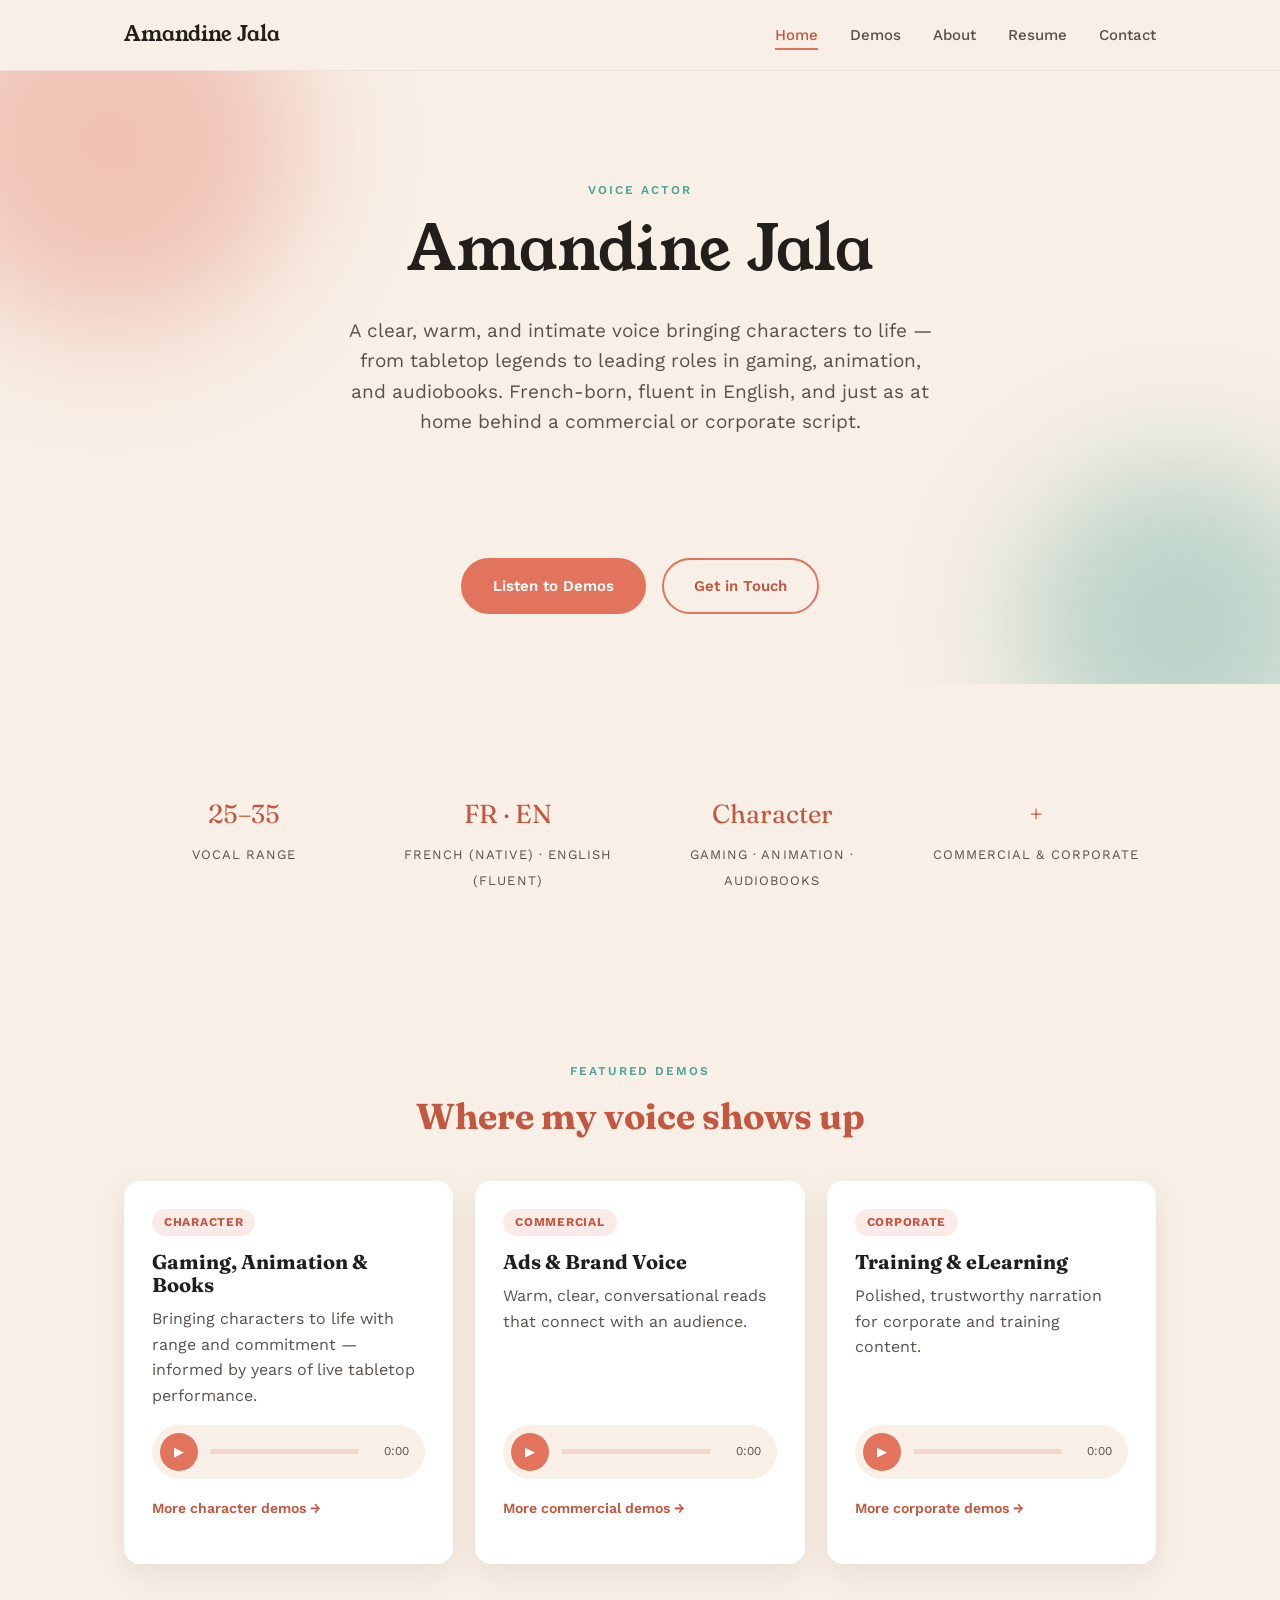
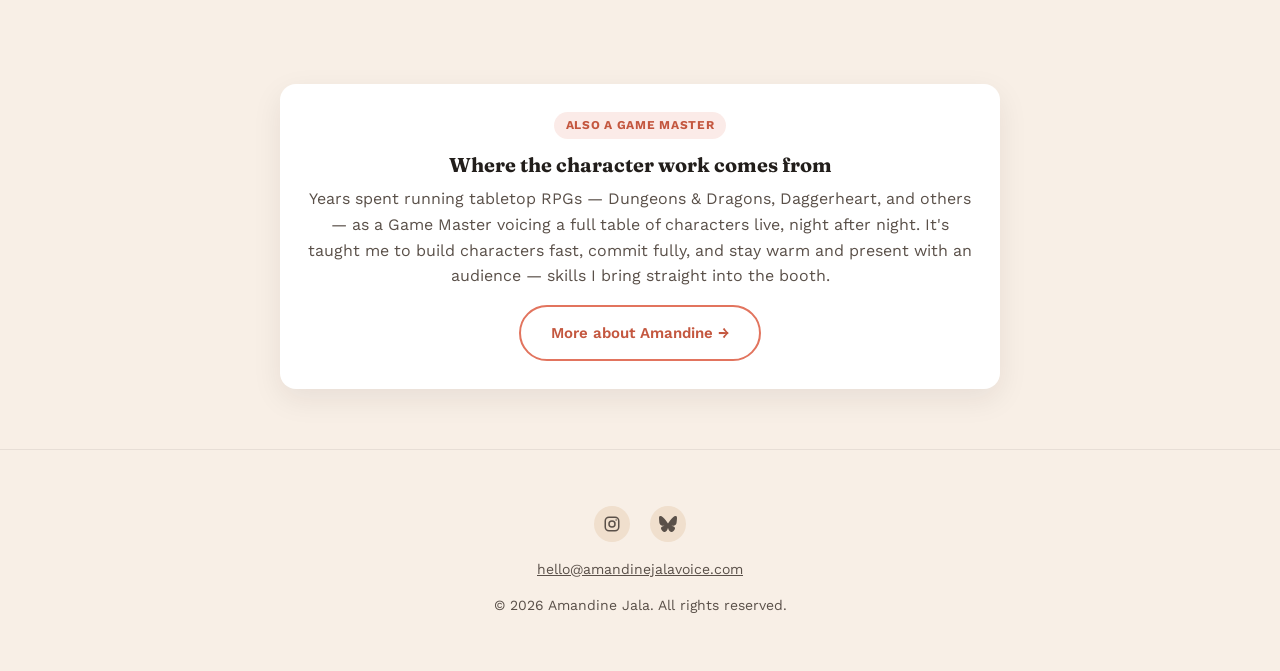
==== index.html @ 7c83095b "Add new vo website" ====
<!DOCTYPE html>
<html lang="en">
<head>
<meta charset="UTF-8">
<meta name="viewport" content="width=device-width, initial-scale=1.0">
<title>Amandine Jala — Voice Actor</title>
<meta name="description" content="Amandine Jala is a French voice actor with a clear, warm, intimate, youthful voice specializing in character work for gaming, animation, and audiobooks, plus commercial and corporate narration.">
<link rel="icon" type="image/svg+xml" href="favicon.svg">
<link rel="stylesheet" href="style.css">
</head>
<body>

<header class="site-header">
  <nav class="nav">
    <a href="index.html" class="nav-logo">Amandine Jala</a>
    <button class="nav-toggle" data-nav-toggle aria-label="Toggle menu">
      <span></span><span></span><span></span>
    </button>
    <ul class="nav-links">
      <li><a href="index.html" aria-current="page">Home</a></li>
      <li><a href="demos.html">Demos</a></li>
      <li><a href="about.html">About</a></li>
      <li><a href="resume.html">Resume</a></li>
      <li><a href="contact.html">Contact</a></li>
    </ul>
  </nav>
</header>

<header class="hero">
  <span class="eyebrow">Voice Actor</span>
  <h1 class="wordmark">Amandine Jala</h1>
  <p class="tagline">A clear, warm, and intimate voice bringing characters to life — from tabletop legends to leading roles in gaming, animation, and audiobooks. French-born, fluent in English, and just as at home behind a commercial or corporate script.</p>

  <div class="waveform" aria-hidden="true">
    <span style="--i:0"></span><span style="--i:1"></span><span style="--i:2"></span>
    <span style="--i:3"></span><span style="--i:4"></span><span style="--i:5"></span>
    <span style="--i:6"></span><span style="--i:7"></span><span style="--i:8"></span>
    <span style="--i:9"></span><span style="--i:10"></span><span style="--i:11"></span>
    <span style="--i:12"></span><span style="--i:13"></span><span style="--i:14"></span>
  </div>

  <div class="btn-row">
    <a href="demos.html" class="btn">Listen to Demos</a>
    <a href="contact.html" class="btn outline">Get in Touch</a>
  </div>
</header>

<main class="container">

  <section class="reveal">
    <div class="stats">
      <div class="stat">
        <span class="value">25–35</span>
        <span class="label">Vocal Range</span>
      </div>
      <div class="stat">
        <span class="value">FR · EN</span>
        <span class="label">French (Native) · English (Fluent)</span>
      </div>
      <div class="stat">
        <span class="value">Character</span>
        <span class="label">Gaming · Animation · Audiobooks</span>
      </div>
      <div class="stat">
        <span class="value">+</span>
        <span class="label">Commercial &amp; Corporate</span>
      </div>
    </div>
  </section>

  <section class="reveal">
    <div class="section-intro">
      <span class="eyebrow">Featured Demos</span>
      <h2>Where my voice shows up</h2>
    </div>
    <!--
      Same placeholder audio URLs as demos.html — update both files with your real
      hosted file URLs once your demos are online.
    -->
    <div class="cards">
      <div class="card">
        <span class="tag">Character</span>
        <h3>Gaming, Animation &amp; Books</h3>
        <p>Bringing characters to life with range and commitment — informed by years of live tabletop performance.</p>
        <div class="player">
          <audio src="https://your-audio-host.example.com/demos/character-gaming-reel.mp3" preload="none"></audio>
          <button class="play-btn" aria-label="Play">▶</button>
          <div class="track"><div class="fill"></div></div>
          <span class="time">0:00</span>
        </div>
        <p style="margin-top: 16px;"><a href="demos.html#character" class="go">More character demos →</a></p>
      </div>
      <div class="card">
        <span class="tag">Commercial</span>
        <h3>Ads &amp; Brand Voice</h3>
        <p>Warm, clear, conversational reads that connect with an audience.</p>
        <div class="player">
          <audio src="https://your-audio-host.example.com/demos/commercial-reel.mp3" preload="none"></audio>
          <button class="play-btn" aria-label="Play">▶</button>
          <div class="track"><div class="fill"></div></div>
          <span class="time">0:00</span>
        </div>
        <p style="margin-top: 16px;"><a href="demos.html#commercial" class="go">More commercial demos →</a></p>
      </div>
      <div class="card">
        <span class="tag">Corporate</span>
        <h3>Training &amp; eLearning</h3>
        <p>Polished, trustworthy narration for corporate and training content.</p>
        <div class="player">
          <audio src="https://your-audio-host.example.com/demos/corporate-reel.mp3" preload="none"></audio>
          <button class="play-btn" aria-label="Play">▶</button>
          <div class="track"><div class="fill"></div></div>
          <span class="time">0:00</span>
        </div>
        <p style="margin-top: 16px;"><a href="demos.html#corporate" class="go">More corporate demos →</a></p>
      </div>
    </div>
  </section>

  <section class="reveal">
    <div class="card" style="max-width: 720px; margin: 0 auto; text-align: center;">
      <span class="tag" style="align-self: center;">Also a Game Master</span>
      <h3>Where the character work comes from</h3>
      <p>Years spent running tabletop RPGs — Dungeons &amp; Dragons, Daggerheart, and others — as a Game Master voicing a full table of characters live, night after night. It's taught me to build characters fast, commit fully, and stay warm and present with an audience — skills I bring straight into the booth.</p>
      <a href="about.html" style="align-self: center;" class="btn outline">More about Amandine →</a>
    </div>
  </section>

</main>

<footer class="site-footer">
  <div class="container">
    <div class="social-row">
      <a href="https://instagram.com/yourhandle" target="_blank" rel="noopener" aria-label="Instagram">
        <svg width="18" height="18" viewBox="0 0 24 24" fill="none" stroke="currentColor" stroke-width="2"><rect x="3" y="3" width="18" height="18" rx="5"/><circle cx="12" cy="12" r="4"/><circle cx="17.5" cy="6.5" r="1" fill="currentColor" stroke="none"/></svg>
      </a>
      <a href="https://bsky.app/profile/yourhandle" target="_blank" rel="noopener" aria-label="Bluesky">
        <svg width="18" height="18" viewBox="0 0 24 24" fill="currentColor"><path d="M5.202 2.857C7.954 4.922 10.913 9.11 12 11.358c1.087-2.247 4.046-6.436 6.798-8.501C20.783 1.366 24 .213 24 3.883c0 .732-.42 6.156-.667 7.037-.856 3.061-3.978 3.842-6.755 3.37 4.854.826 6.089 3.562 3.422 6.299-5.065 5.196-7.28-1.304-7.847-2.97-.104-.305-.152-.448-.153-.327 0-.121-.05.022-.153.327-.568 1.666-2.782 8.166-7.847 2.97-2.667-2.737-1.432-5.473 3.422-6.3-2.777.473-5.899-.308-6.755-3.369C.42 10.04 0 4.615 0 3.883c0-3.67 3.217-2.517 5.202-1.026"/></svg>
      </a>
    </div>
    <p><a href="mailto:hello@amandinejalavoice.com">hello@amandinejalavoice.com</a></p>
    <p>&copy; <span data-year></span> Amandine Jala. All rights reserved.</p>
  </div>
</footer>

<script src="script.js"></script>
</body>
</html>
---- style.css ----
@import url('https://fonts.googleapis.com/css2?family=Fraunces:ital,opsz,wght@0,9..144,400;0,9..144,500;0,9..144,600;1,9..144,500&family=Young+Serif&family=Work+Sans:wght@400;500;600;700&display=swap');

:root {
  --bg: #F8EFE6;
  --bg-alt: #F0DFCD;
  --text: #221E1B;
  --text-soft: #5A5049;
  --primary: #E2745E;
  --primary-dark: #C4573F;
  --accent: #4FA396;
  --card-bg: #FFFFFF;
  --radius: 16px;
  --radius-sm: 10px;
  --max-width: 1080px;
  --font-heading: 'Fraunces', serif;
  --font-body: 'Work Sans', sans-serif;
  --shadow: 0 10px 30px rgba(34, 30, 27, 0.08);
}

* { box-sizing: border-box; }

html { scroll-behavior: smooth; }

body {
  margin: 0;
  background: var(--bg);
  color: var(--text);
  font-family: var(--font-body);
  line-height: 1.6;
  -webkit-font-smoothing: antialiased;
}

img { max-width: 100%; display: block; }

a { color: inherit; }

.container {
  max-width: var(--max-width);
  margin: 0 auto;
  padding: 0 24px;
}

h1, h2, h3 {
  font-family: var(--font-heading);
  line-height: 1.15;
  margin: 0 0 0.5em;
}

h1 { font-size: clamp(38px, 6vw, 62px); }
h2 { font-size: clamp(26px, 4vw, 36px); color: var(--primary-dark); }
h3 { font-size: 20px; }

p { margin: 0 0 1em; color: var(--text-soft); }

.eyebrow {
  font-family: var(--font-body);
  text-transform: uppercase;
  letter-spacing: 0.16em;
  font-size: 12px;
  font-weight: 600;
  color: var(--accent);
  margin-bottom: 14px;
  display: block;
}

/* ===== Nav ===== */
.site-header {
  position: sticky;
  top: 0;
  z-index: 100;
  background: rgba(248, 239, 230, 0.85);
  backdrop-filter: blur(10px);
  border-bottom: 1px solid rgba(34, 30, 27, 0.06);
}

.nav {
  display: flex;
  align-items: center;
  justify-content: space-between;
  padding: 18px 24px;
  max-width: var(--max-width);
  margin: 0 auto;
}

.nav-logo,
.wordmark {
  font-family: 'Young Serif', serif;
  font-weight: 400;
}

.nav-logo {
  font-size: 21px;
  text-decoration: none;
  color: var(--text);
}


.nav-toggle {
  display: none;
  flex-direction: column;
  gap: 5px;
  background: none;
  border: none;
  cursor: pointer;
  padding: 6px;
}

.nav-toggle span {
  width: 24px;
  height: 2px;
  background: var(--text);
  border-radius: 2px;
}

.nav-links {
  display: flex;
  gap: 32px;
  list-style: none;
  margin: 0;
  padding: 0;
}

.nav-links a {
  text-decoration: none;
  font-weight: 500;
  font-size: 15px;
  color: var(--text-soft);
  padding-bottom: 4px;
  border-bottom: 2px solid transparent;
  transition: color 0.2s ease, border-color 0.2s ease;
}

.nav-links a:hover,
.nav-links a[aria-current="page"] {
  color: var(--primary-dark);
  border-color: var(--primary);
}

@media (max-width: 720px) {
  .nav-toggle { display: flex; }
  .nav-links {
    position: absolute;
    top: 100%;
    left: 0;
    right: 0;
    flex-direction: column;
    gap: 0;
    background: var(--bg);
    border-bottom: 1px solid rgba(34, 30, 27, 0.08);
    max-height: 0;
    overflow: hidden;
    transition: max-height 0.3s ease;
  }
  .nav-links.open { max-height: 320px; }
  .nav-links li { width: 100%; }
  .nav-links a {
    display: block;
    padding: 14px 24px;
    border-bottom: none;
  }
}

/* ===== Buttons ===== */
.btn {
  display: inline-flex;
  align-items: center;
  gap: 8px;
  font-family: var(--font-body);
  font-weight: 600;
  font-size: 15px;
  padding: 14px 30px;
  border-radius: 999px;
  background: var(--primary);
  color: #fff;
  text-decoration: none;
  border: 2px solid var(--primary);
  cursor: pointer;
  transition: transform 0.2s ease, box-shadow 0.2s ease, background 0.2s ease;
}

.btn:hover {
  background: var(--primary-dark);
  border-color: var(--primary-dark);
  transform: translateY(-2px);
  box-shadow: 0 8px 20px rgba(226, 116, 94, 0.35);
}

.btn.outline {
  background: transparent;
  color: var(--primary-dark);
}

.btn.outline:hover {
  background: var(--primary);
  color: #fff;
}

.btn-row {
  display: flex;
  gap: 16px;
  flex-wrap: wrap;
  justify-content: center;
}

/* ===== Hero ===== */
.hero {
  position: relative;
  text-align: center;
  padding: 110px 24px 70px;
  overflow: hidden;
}

.hero::before,
.hero::after {
  content: "";
  position: absolute;
  border-radius: 50%;
  filter: blur(60px);
  opacity: 0.35;
  z-index: 0;
}

.hero::before {
  width: 380px;
  height: 380px;
  background: var(--primary);
  top: -120px;
  left: -80px;
}

.hero::after {
  width: 320px;
  height: 320px;
  background: var(--accent);
  bottom: -100px;
  right: -60px;
}

.hero > * {
  position: relative;
  z-index: 1;
}

.hero .tagline {
  max-width: 600px;
  margin: 0 auto 32px;
  font-size: 19px;
}

/* ===== Waveform decoration ===== */
.waveform {
  display: flex;
  align-items: center;
  justify-content: center;
  gap: 5px;
  height: 48px;
  margin: 36px auto;
}

.waveform span {
  width: 4px;
  border-radius: 3px;
  background: var(--primary);
  animation: wave 1.2s ease-in-out infinite;
  animation-delay: calc(var(--i) * 0.08s);
}

.waveform span:nth-child(3n) { background: var(--accent); }

@keyframes wave {
  0%, 100% { height: 8px; }
  50% { height: 40px; }
}

@media (prefers-reduced-motion: reduce) {
  .waveform span { animation: none; height: 20px; }
}

/* ===== At-a-glance stats ===== */
.stats {
  display: grid;
  grid-template-columns: repeat(auto-fit, minmax(200px, 1fr));
  gap: 24px;
  margin: 50px 0;
}

.stat {
  text-align: center;
}

.stat .value {
  font-family: var(--font-heading);
  font-size: 26px;
  color: var(--primary-dark);
  display: block;
  margin-bottom: 6px;
}

.stat .label {
  font-size: 13px;
  text-transform: uppercase;
  letter-spacing: 0.08em;
  color: var(--text-soft);
}

/* ===== Cards / grid ===== */
.cards {
  display: grid;
  grid-template-columns: repeat(auto-fit, minmax(240px, 1fr));
  gap: 22px;
}

.card {
  background: var(--card-bg);
  border-radius: var(--radius);
  padding: 28px;
  box-shadow: var(--shadow);
  transition: transform 0.25s ease, box-shadow 0.25s ease;
  display: flex;
  flex-direction: column;
}

.card .player {
  margin-top: auto;
}

.card:hover {
  transform: translateY(-4px);
  box-shadow: 0 16px 36px rgba(34, 30, 27, 0.12);
}

.tag {
  display: inline-block;
  align-self: flex-start;
  font-size: 12px;
  font-weight: 700;
  text-transform: uppercase;
  letter-spacing: 0.06em;
  color: var(--primary-dark);
  background: rgba(226, 116, 94, 0.14);
  padding: 4px 12px;
  border-radius: 999px;
  margin-bottom: 14px;
}

.card.link-card {
  text-decoration: none;
  display: block;
}

.card .go {
  color: var(--primary-dark);
  font-weight: 600;
  font-size: 14px;
  text-decoration: none;
}

/* ===== Sections ===== */
section {
  padding: 60px 0;
}

.section-intro {
  text-align: center;
  max-width: 640px;
  margin: 0 auto 44px;
}

.section-intro p { margin: 0; }

/* ===== Reveal on scroll ===== */
.reveal {
  opacity: 0;
  transform: translateY(18px);
  transition: opacity 0.6s ease, transform 0.6s ease;
}

.reveal.visible {
  opacity: 1;
  transform: none;
}

/* ===== Audio player ===== */
.player {
  display: flex;
  align-items: center;
  gap: 12px;
  background: var(--bg);
  border-radius: 999px;
  padding: 8px 16px 8px 8px;
  margin-top: 8px;
}

.player .play-btn {
  width: 38px;
  height: 38px;
  flex-shrink: 0;
  border-radius: 50%;
  background: var(--primary);
  color: #fff;
  border: none;
  cursor: pointer;
  display: flex;
  align-items: center;
  justify-content: center;
  font-size: 13px;
  transition: background 0.2s ease;
}

.player .play-btn:hover { background: var(--primary-dark); }

.player .track {
  flex: 1;
  height: 5px;
  border-radius: 3px;
  background: rgba(226, 116, 94, 0.2);
  position: relative;
  cursor: pointer;
}

.player .track .fill {
  position: absolute;
  left: 0; top: 0;
  height: 100%;
  width: 0%;
  border-radius: 3px;
  background: var(--primary);
}

.player .time {
  font-size: 12px;
  color: var(--text-soft);
  min-width: 38px;
  text-align: right;
  font-variant-numeric: tabular-nums;
}

.player.unavailable .play-btn {
  background: #C9BEB2;
  cursor: default;
}

.player .coming-soon {
  font-size: 13px;
  color: var(--text-soft);
  font-style: italic;
}

/* ===== About page layout ===== */
.about-grid {
  display: grid;
  grid-template-columns: 260px 1fr;
  gap: 48px;
  align-items: start;
}

@media (max-width: 720px) {
  .about-grid { grid-template-columns: 1fr; }
}

.avatar-placeholder {
  width: 220px;
  height: 220px;
  border-radius: 50%;
  margin: 0 auto;
  background: linear-gradient(135deg, var(--primary), var(--accent));
  display: flex;
  align-items: center;
  justify-content: center;
  color: #fff;
  font-family: var(--font-heading);
  font-size: 56px;
  box-shadow: var(--shadow);
}

.word-highlight {
  display: flex;
  flex-wrap: wrap;
  gap: 10px 18px;
  justify-content: center;
  margin: 28px 0;
  font-family: var(--font-heading);
  font-size: 20px;
  color: var(--primary-dark);
}

.word-highlight span:not(:last-child)::after {
  content: "·";
  margin-left: 18px;
  color: var(--accent);
}

/* ===== Resume page ===== */
.resume-section {
  margin-bottom: 40px;
}

.resume-section h3 {
  color: var(--primary-dark);
  border-bottom: 2px solid rgba(226, 116, 94, 0.2);
  padding-bottom: 10px;
  margin-bottom: 16px;
}

.resume-list {
  list-style: none;
  margin: 0;
  padding: 0;
  display: grid;
  gap: 14px;
}

.resume-list li {
  display: flex;
  justify-content: space-between;
  gap: 16px;
  flex-wrap: wrap;
  background: var(--card-bg);
  border-radius: var(--radius-sm);
  padding: 14px 18px;
  box-shadow: var(--shadow);
}

.resume-list li .name { font-weight: 600; }
.resume-list li .detail { color: var(--text-soft); font-size: 14px; }

/* ===== Contact page ===== */
.contact-card {
  max-width: 560px;
  margin: 0 auto;
  text-align: center;
  background: var(--card-bg);
  border-radius: var(--radius);
  padding: 48px 32px;
  box-shadow: var(--shadow);
}

.social-row {
  display: flex;
  gap: 20px;
  justify-content: center;
  margin-top: 28px;
}

.social-row a {
  width: 44px;
  height: 44px;
  border-radius: 50%;
  background: var(--bg-alt);
  display: flex;
  align-items: center;
  justify-content: center;
  transition: background 0.2s ease, transform 0.2s ease;
}

.social-row a:hover {
  background: var(--primary);
  color: #fff;
  transform: translateY(-3px);
}

/* ===== Footer ===== */
.site-footer {
  border-top: 1px solid rgba(34, 30, 27, 0.08);
  padding: 40px 0;
  text-align: center;
  font-size: 14px;
  color: var(--text-soft);
}

.site-footer .social-row {
  margin: 16px 0;
}

.site-footer .social-row a {
  width: 36px;
  height: 36px;
}
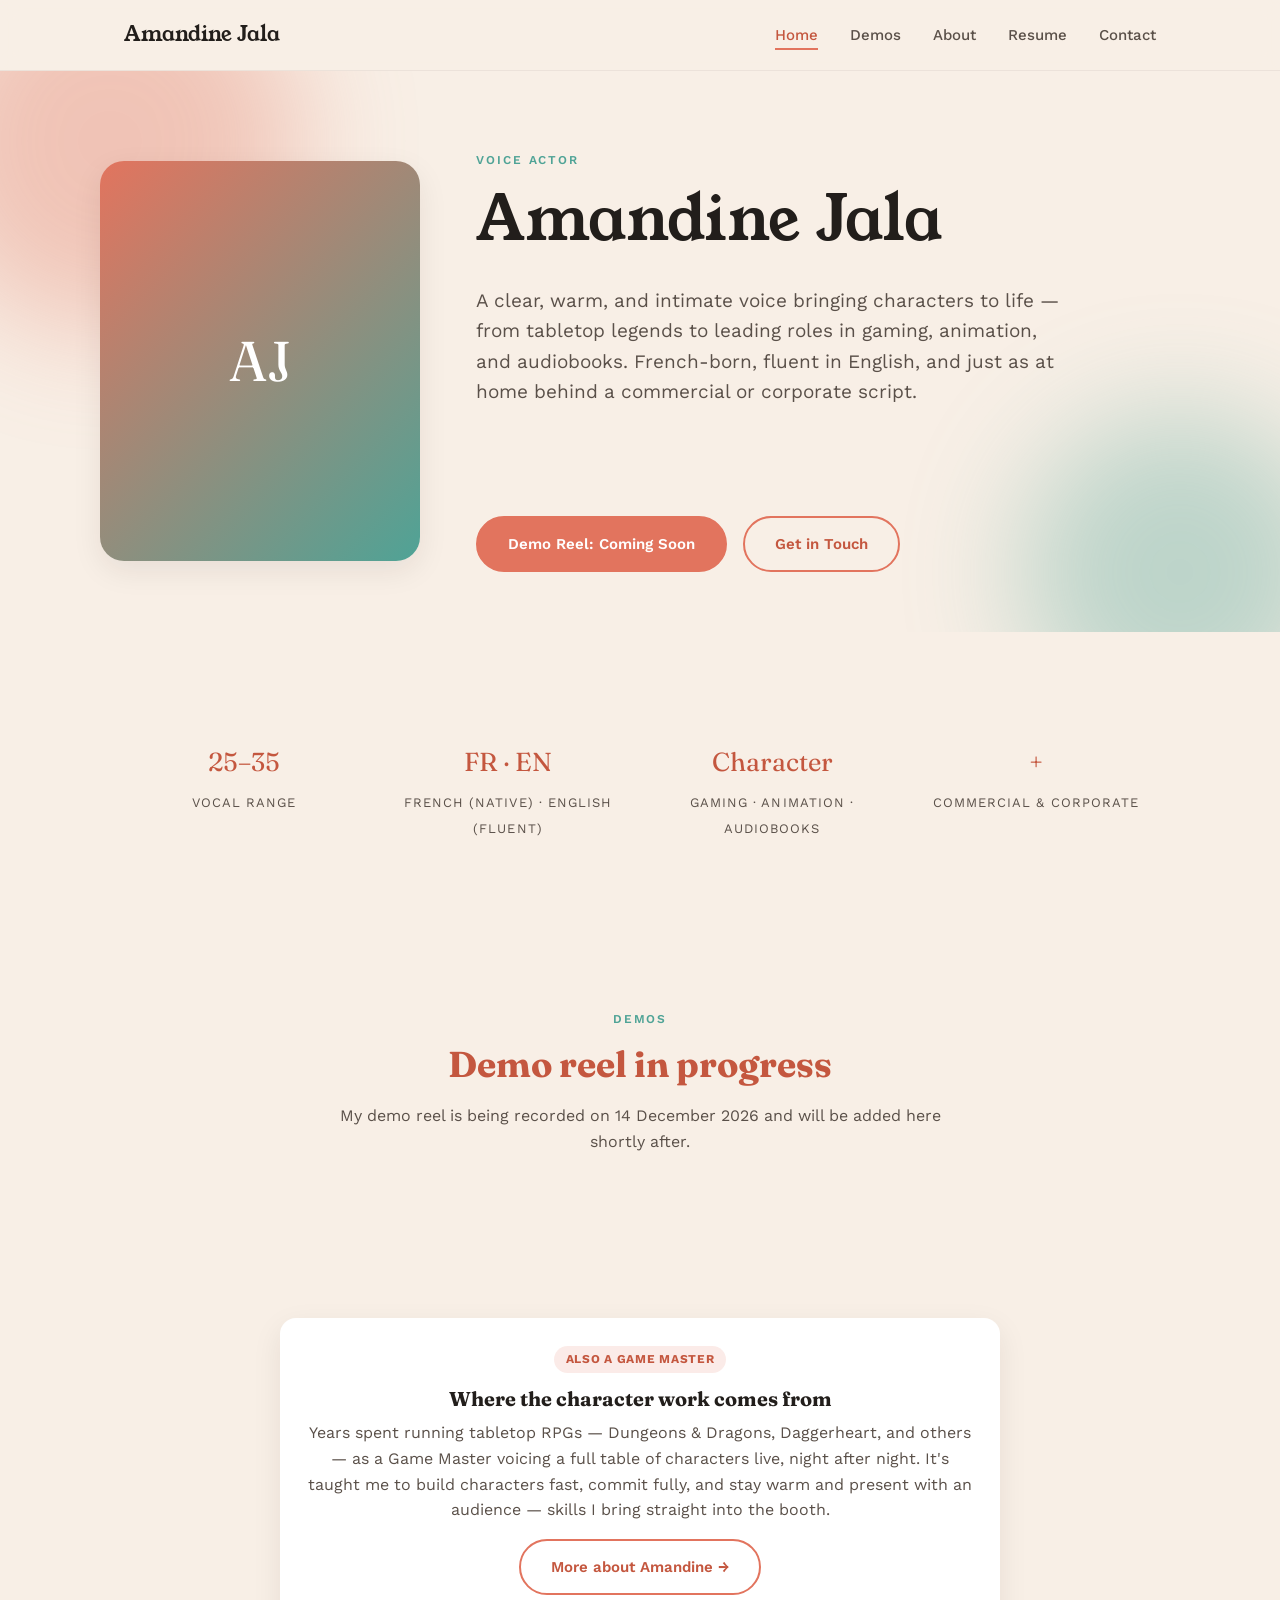
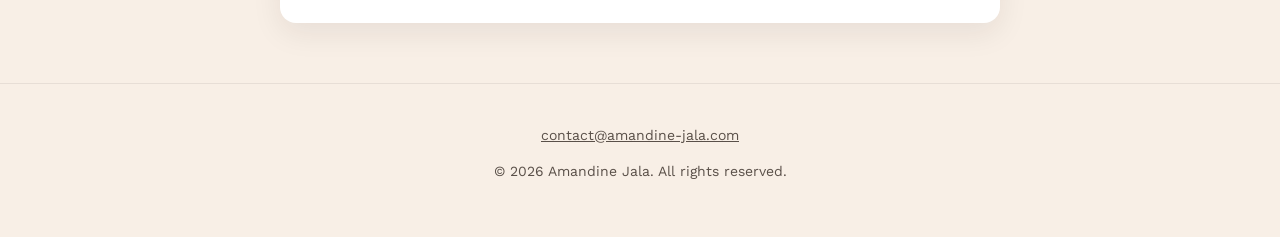
==== commit 6a2eee6d: "Update" ====
--- a/index.html
+++ b/index.html
@@ -26,22 +26,29 @@
   </nav>
 </header>
 
-<header class="hero">
-  <span class="eyebrow">Voice Actor</span>
-  <h1 class="wordmark">Amandine Jala</h1>
-  <p class="tagline">A clear, warm, and intimate voice bringing characters to life — from tabletop legends to leading roles in gaming, animation, and audiobooks. French-born, fluent in English, and just as at home behind a commercial or corporate script.</p>
+<header class="hero hero-split">
+  <div class="hero-inner">
+    <!-- TODO: replace with a real headshot, e.g. <img class="headshot" src="headshot.jpg" alt="Amandine Jala"> -->
+    <div class="headshot-placeholder" aria-hidden="true">AJ</div>
 
-  <div class="waveform" aria-hidden="true">
-    <span style="--i:0"></span><span style="--i:1"></span><span style="--i:2"></span>
-    <span style="--i:3"></span><span style="--i:4"></span><span style="--i:5"></span>
-    <span style="--i:6"></span><span style="--i:7"></span><span style="--i:8"></span>
-    <span style="--i:9"></span><span style="--i:10"></span><span style="--i:11"></span>
-    <span style="--i:12"></span><span style="--i:13"></span><span style="--i:14"></span>
-  </div>
+    <div>
+      <span class="eyebrow">Voice Actor</span>
+      <h1 class="wordmark">Amandine Jala</h1>
+      <p class="tagline">A clear, warm, and intimate voice bringing characters to life — from tabletop legends to leading roles in gaming, animation, and audiobooks. French-born, fluent in English, and just as at home behind a commercial or corporate script.</p>
 
-  <div class="btn-row">
-    <a href="demos.html" class="btn">Listen to Demos</a>
-    <a href="contact.html" class="btn outline">Get in Touch</a>
+      <div class="waveform" aria-hidden="true">
+        <span style="--i:0"></span><span style="--i:1"></span><span style="--i:2"></span>
+        <span style="--i:3"></span><span style="--i:4"></span><span style="--i:5"></span>
+        <span style="--i:6"></span><span style="--i:7"></span><span style="--i:8"></span>
+        <span style="--i:9"></span><span style="--i:10"></span><span style="--i:11"></span>
+        <span style="--i:12"></span><span style="--i:13"></span><span style="--i:14"></span>
+      </div>
+
+      <div class="btn-row">
+        <a href="demos.html" class="btn">Demo Reel: Coming Soon</a>
+        <a href="contact.html" class="btn outline">Get in Touch</a>
+      </div>
+    </div>
   </div>
 </header>
 
@@ -70,13 +77,15 @@
 
   <section class="reveal">
     <div class="section-intro">
-      <span class="eyebrow">Featured Demos</span>
-      <h2>Where my voice shows up</h2>
+      <span class="eyebrow">Demos</span>
+      <h2>Demo reel in progress</h2>
+      <p>My demo reel is being recorded on 14 December 2026 and will be added here shortly after.</p>
     </div>
     <!--
-      Same placeholder audio URLs as demos.html — update both files with your real
-      hosted file URLs once your demos are online.
-    -->
+      Featured demo players are commented out until the demo reel is ready. To restore:
+      replace the placeholder audio URLs with your real hosted file URLs (same as
+      demos.html), then remove the comment markers around the cards below and the
+      "in progress" text above.
     <div class="cards">
       <div class="card">
         <span class="tag">Character</span>
@@ -115,6 +124,7 @@
         <p style="margin-top: 16px;"><a href="demos.html#corporate" class="go">More corporate demos →</a></p>
       </div>
     </div>
+    -->
   </section>
 
   <section class="reveal">
@@ -130,15 +140,7 @@
 
 <footer class="site-footer">
   <div class="container">
-    <div class="social-row">
-      <a href="https://instagram.com/yourhandle" target="_blank" rel="noopener" aria-label="Instagram">
-        <svg width="18" height="18" viewBox="0 0 24 24" fill="none" stroke="currentColor" stroke-width="2"><rect x="3" y="3" width="18" height="18" rx="5"/><circle cx="12" cy="12" r="4"/><circle cx="17.5" cy="6.5" r="1" fill="currentColor" stroke="none"/></svg>
-      </a>
-      <a href="https://bsky.app/profile/yourhandle" target="_blank" rel="noopener" aria-label="Bluesky">
-        <svg width="18" height="18" viewBox="0 0 24 24" fill="currentColor"><path d="M5.202 2.857C7.954 4.922 10.913 9.11 12 11.358c1.087-2.247 4.046-6.436 6.798-8.501C20.783 1.366 24 .213 24 3.883c0 .732-.42 6.156-.667 7.037-.856 3.061-3.978 3.842-6.755 3.37 4.854.826 6.089 3.562 3.422 6.299-5.065 5.196-7.28-1.304-7.847-2.97-.104-.305-.152-.448-.153-.327 0-.121-.05.022-.153.327-.568 1.666-2.782 8.166-7.847 2.97-2.667-2.737-1.432-5.473 3.422-6.3-2.777.473-5.899-.308-6.755-3.369C.42 10.04 0 4.615 0 3.883c0-3.67 3.217-2.517 5.202-1.026"/></svg>
-      </a>
-    </div>
-    <p><a href="mailto:hello@amandinejalavoice.com">hello@amandinejalavoice.com</a></p>
+    <p><a href="mailto:contact@amandine-jala.com">contact@amandine-jala.com</a></p>
     <p>&copy; <span data-year></span> Amandine Jala. All rights reserved.</p>
   </div>
 </footer>
--- a/style.css
+++ b/style.css
@@ -247,6 +247,45 @@
   font-size: 19px;
 }
 
+/* ===== Hero with headshot (photo left, text right) ===== */
+.hero-split {
+  padding: 80px 24px 60px;
+}
+
+.hero-inner {
+  display: grid;
+  grid-template-columns: 320px 1fr;
+  gap: 56px;
+  align-items: center;
+  max-width: var(--max-width);
+  margin: 0 auto;
+  text-align: left;
+}
+
+.hero-split .tagline {
+  margin: 0 0 32px;
+}
+
+.hero-split .waveform {
+  justify-content: flex-start;
+  margin: 28px 0;
+}
+
+.hero-split .btn-row {
+  justify-content: flex-start;
+}
+
+@media (max-width: 720px) {
+  .hero-split { padding: 56px 24px 50px; }
+  .hero-inner {
+    grid-template-columns: 1fr;
+    gap: 32px;
+    text-align: center;
+  }
+  .hero-split .waveform,
+  .hero-split .btn-row { justify-content: center; }
+}
+
 /* ===== Waveform decoration ===== */
 .waveform {
   display: flex;
@@ -458,11 +497,24 @@
   .about-grid { grid-template-columns: 1fr; }
 }
 
-.avatar-placeholder {
-  width: 220px;
-  height: 220px;
-  border-radius: 50%;
+/* Portrait headshot frame, used on the home hero and the About page.
+   .headshot-placeholder stands in until the real photo is added. */
+.headshot,
+.headshot-placeholder {
+  display: block;
+  width: 100%;
+  max-width: 320px;
+  aspect-ratio: 4 / 5;
+  border-radius: 24px;
   margin: 0 auto;
+  box-shadow: var(--shadow);
+}
+
+.headshot {
+  object-fit: cover;
+}
+
+.headshot-placeholder {
   background: linear-gradient(135deg, var(--primary), var(--accent));
   display: flex;
   align-items: center;
@@ -470,7 +522,6 @@
   color: #fff;
   font-family: var(--font-heading);
   font-size: 56px;
-  box-shadow: var(--shadow);
 }
 
 .word-highlight {
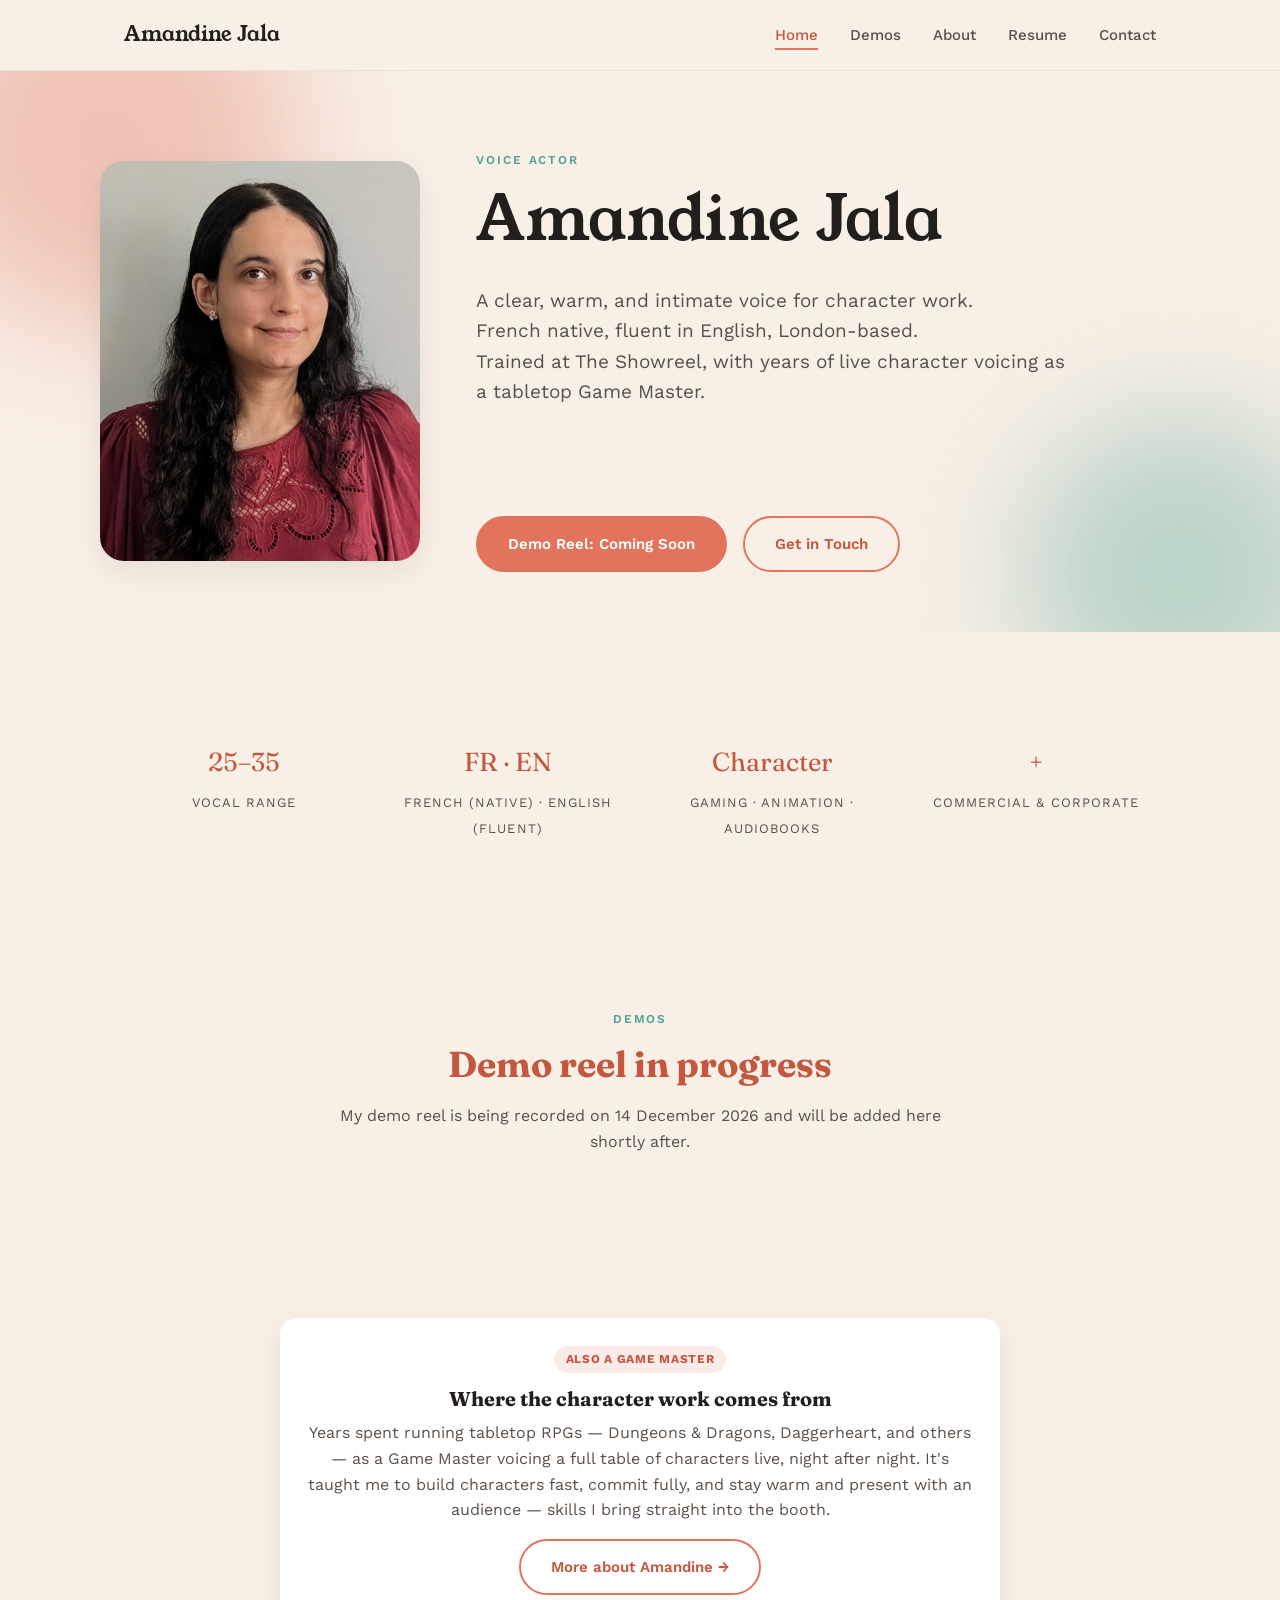
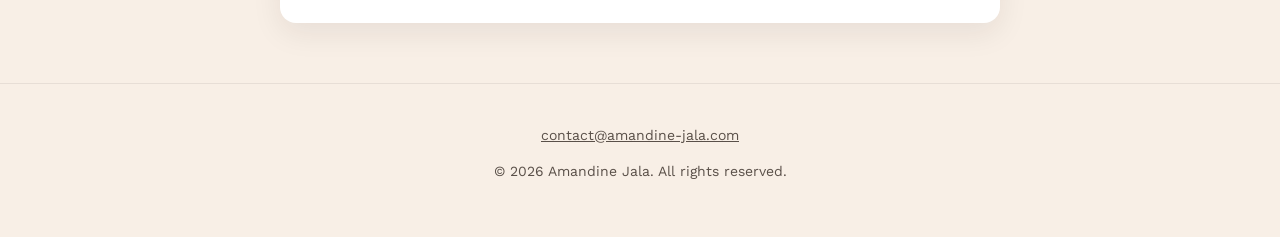
==== commit 554f221c: "Update tagline" ====
--- a/index.html
+++ b/index.html
@@ -4,7 +4,7 @@
 <meta charset="UTF-8">
 <meta name="viewport" content="width=device-width, initial-scale=1.0">
 <title>Amandine Jala — Voice Actor</title>
-<meta name="description" content="Amandine Jala is a French voice actor with a clear, warm, intimate, youthful voice specializing in character work for gaming, animation, and audiobooks, plus commercial and corporate narration.">
+<meta name="description" content="Amandine Jala is a London-based French voice actor with a clear, warm, intimate, youthful voice, focused on character work and trained at The Showreel.">
 <link rel="icon" type="image/svg+xml" href="favicon.svg">
 <link rel="stylesheet" href="style.css">
 </head>
@@ -28,13 +28,12 @@
 
 <header class="hero hero-split">
   <div class="hero-inner">
-    <!-- TODO: replace with a real headshot, e.g. <img class="headshot" src="headshot.jpg" alt="Amandine Jala"> -->
-    <div class="headshot-placeholder" aria-hidden="true">AJ</div>
+    <img class="headshot" src="headshot.jpg" alt="Amandine Jala">
 
     <div>
       <span class="eyebrow">Voice Actor</span>
       <h1 class="wordmark">Amandine Jala</h1>
-      <p class="tagline">A clear, warm, and intimate voice bringing characters to life — from tabletop legends to leading roles in gaming, animation, and audiobooks. French-born, fluent in English, and just as at home behind a commercial or corporate script.</p>
+      <p class="tagline">A clear, warm, and intimate voice for character work.<br>French native, fluent in English, London-based.<br>Trained at The Showreel, with years of live character voicing as a tabletop Game Master.</p>
 
       <div class="waveform" aria-hidden="true">
         <span style="--i:0"></span><span style="--i:1"></span><span style="--i:2"></span>
